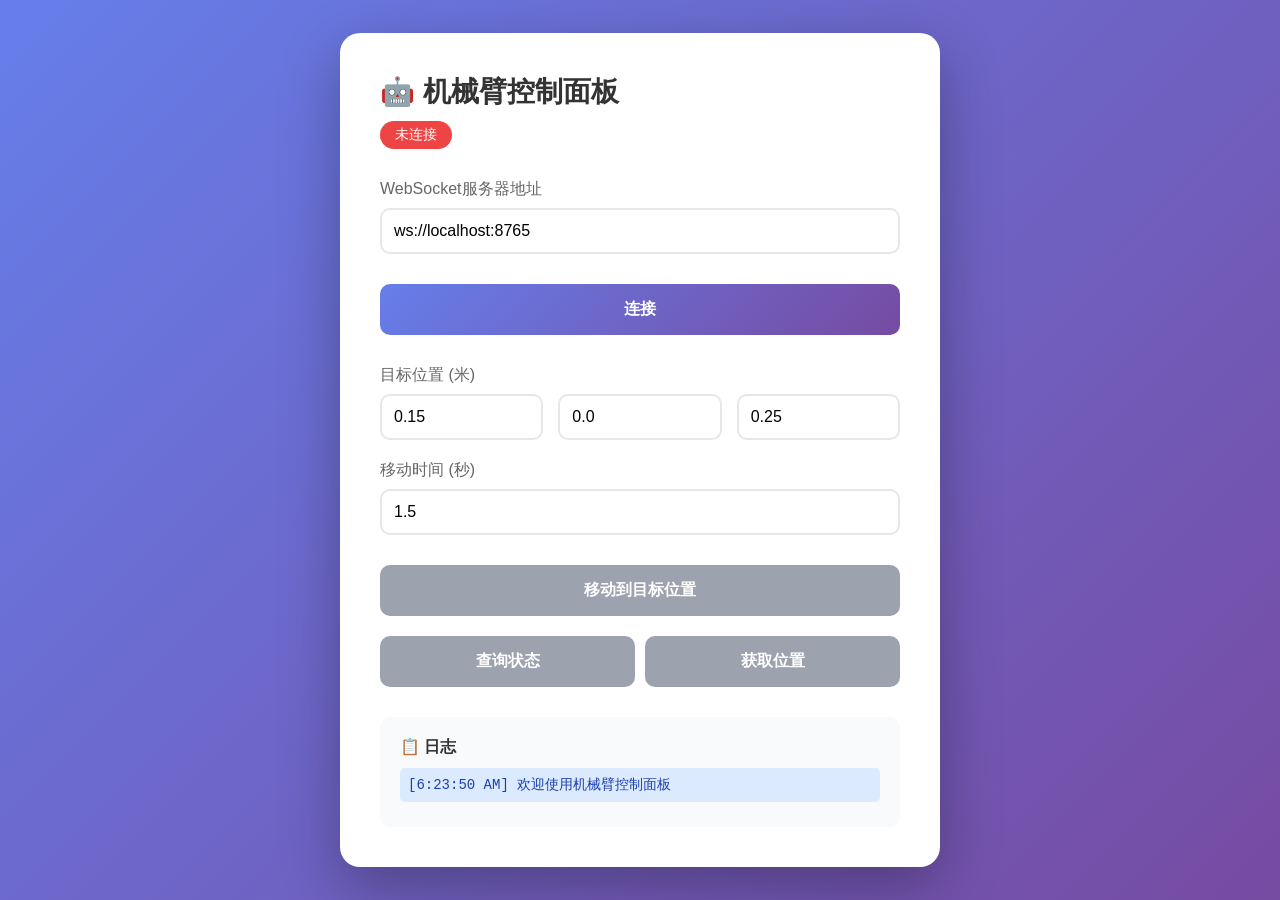
==== web_client.html @ 2b7bea4b "Initialize repository without VR components" ====
<!DOCTYPE html>
<html lang="zh-CN">
<head>
    <meta charset="UTF-8">
    <meta name="viewport" content="width=device-width, initial-scale=1.0">
    <title>机械臂WebSocket控制面板</title>
    <style>
        * {
            margin: 0;
            padding: 0;
            box-sizing: border-box;
        }
        
        body {
            font-family: 'Segoe UI', Tahoma, Geneva, Verdana, sans-serif;
            background: linear-gradient(135deg, #667eea 0%, #764ba2 100%);
            min-height: 100vh;
            display: flex;
            justify-content: center;
            align-items: center;
            padding: 20px;
        }
        
        .container {
            background: white;
            border-radius: 20px;
            box-shadow: 0 20px 60px rgba(0,0,0,0.3);
            padding: 40px;
            max-width: 600px;
            width: 100%;
        }
        
        h1 {
            color: #333;
            margin-bottom: 10px;
            font-size: 28px;
        }
        
        .status {
            display: inline-block;
            padding: 5px 15px;
            border-radius: 20px;
            font-size: 14px;
            margin-bottom: 30px;
        }
        
        .status.connected {
            background: #10b981;
            color: white;
        }
        
        .status.disconnected {
            background: #ef4444;
            color: white;
        }
        
        .input-group {
            margin-bottom: 20px;
        }
        
        label {
            display: block;
            color: #666;
            margin-bottom: 8px;
            font-weight: 500;
        }
        
        input[type="number"], input[type="text"] {
            width: 100%;
            padding: 12px;
            border: 2px solid #e5e7eb;
            border-radius: 10px;
            font-size: 16px;
            transition: border-color 0.3s;
        }
        
        input[type="number"]:focus, input[type="text"]:focus {
            outline: none;
            border-color: #667eea;
        }
        
        .position-inputs {
            display: grid;
            grid-template-columns: repeat(3, 1fr);
            gap: 15px;
        }
        
        button {
            width: 100%;
            padding: 15px;
            background: linear-gradient(135deg, #667eea 0%, #764ba2 100%);
            color: white;
            border: none;
            border-radius: 10px;
            font-size: 16px;
            font-weight: 600;
            cursor: pointer;
            transition: transform 0.2s, box-shadow 0.2s;
            margin-top: 10px;
        }
        
        button:hover {
            transform: translateY(-2px);
            box-shadow: 0 10px 20px rgba(102, 126, 234, 0.4);
        }
        
        button:active {
            transform: translateY(0);
        }
        
        button:disabled {
            background: #9ca3af;
            cursor: not-allowed;
            transform: none;
        }
        
        .button-group {
            display: grid;
            grid-template-columns: repeat(2, 1fr);
            gap: 10px;
            margin-top: 20px;
        }
        
        .button-group button {
            margin-top: 0;
        }
        
        .log {
            margin-top: 30px;
            padding: 20px;
            background: #f9fafb;
            border-radius: 10px;
            max-height: 300px;
            overflow-y: auto;
        }
        
        .log-title {
            font-weight: 600;
            color: #333;
            margin-bottom: 10px;
        }
        
        .log-entry {
            padding: 8px;
            margin-bottom: 5px;
            border-radius: 5px;
            font-size: 14px;
            font-family: 'Courier New', monospace;
        }
        
        .log-entry.success {
            background: #d1fae5;
            color: #065f46;
        }
        
        .log-entry.error {
            background: #fee2e2;
            color: #991b1b;
        }
        
        .log-entry.info {
            background: #dbeafe;
            color: #1e40af;
        }
        
        .current-position {
            background: #f3f4f6;
            padding: 15px;
            border-radius: 10px;
            margin-top: 20px;
        }
        
        .current-position h3 {
            color: #333;
            margin-bottom: 10px;
            font-size: 16px;
        }
        
        .position-display {
            display: grid;
            grid-template-columns: repeat(3, 1fr);
            gap: 10px;
        }
        
        .position-value {
            background: white;
            padding: 10px;
            border-radius: 5px;
            text-align: center;
        }
        
        .position-value .label {
            font-size: 12px;
            color: #666;
            margin-bottom: 5px;
        }
        
        .position-value .value {
            font-size: 18px;
            font-weight: 600;
            color: #667eea;
        }

        /* Virtual Control Styles */
        .virtual-control {
            margin-top: 30px;
            background: #fdfdfd;
            border-radius: 10px;
            padding: 20px;
            border: 1px solid #e5e7eb;
        }

        .virtual-control h3 {
            color: #333;
            margin-bottom: 15px;
            font-size: 18px;
            display: flex;
            justify-content: space-between;
            align-items: center;
        }

        .joint-slider-group {
            margin-bottom: 15px;
        }

        .joint-slider-group label {
            display: flex;
            justify-content: space-between;
            margin-bottom: 5px;
            font-size: 14px;
        }

        .joint-slider-group input[type="range"] {
            width: 100%;
            -webkit-appearance: none;
            background: #e5e7eb;
            height: 6px;
            border-radius: 3px;
            outline: none;
        }

        .joint-slider-group input[type="range"]::-webkit-slider-thumb {
            -webkit-appearance: none;
            appearance: none;
            width: 18px;
            height: 18px;
            border-radius: 50%;
            background: #667eea;
            cursor: pointer;
            transition: transform 0.1s;
        }

        .joint-slider-group input[type="range"]::-webkit-slider-thumb:hover {
            transform: scale(1.2);
        }

        .record-btn {
            background: linear-gradient(135deg, #10b981 0%, #059669 100%);
            margin-top: 15px;
        }
        
        .recorded-frames {
            margin-top: 15px;
            max-height: 150px;
            overflow-y: auto;
            background: #f9fafb;
            padding: 10px;
            border-radius: 5px;
            font-family: 'Courier New', monospace;
            font-size: 13px;
            border: 1px dashed #cbd5e1;
        }
    </style>
</head>
<body>
    <div class="container">
        <h1>🤖 机械臂控制面板</h1>
        <span class="status disconnected" id="status">未连接</span>
        
        <div class="input-group">
            <label>WebSocket服务器地址</label>
            <input type="text" id="serverUrl" value="ws://localhost:8765" placeholder="ws://localhost:8765">
        </div>
        
        <button onclick="connect()" id="connectBtn">连接</button>
        
        <div class="input-group" style="margin-top: 30px;">
            <label>目标位置 (米)</label>
            <div class="position-inputs">
                <div>
                    <input type="number" id="targetX" value="0.15" step="0.01" placeholder="X">
                </div>
                <div>
                    <input type="number" id="targetY" value="0.0" step="0.01" placeholder="Y">
                </div>
                <div>
                    <input type="number" id="targetZ" value="0.25" step="0.01" placeholder="Z">
                </div>
            </div>
        </div>
        
        <div class="input-group">
            <label>移动时间 (秒)</label>
            <input type="number" id="duration" value="1.5" step="0.1" min="0.1" max="10">
        </div>
        
        <button onclick="moveToPosition()" id="moveBtn" disabled>移动到目标位置</button>
        
        <div class="button-group">
            <button onclick="getStatus()" id="statusBtn" disabled>查询状态</button>
            <button onclick="getPosition()" id="posBtn" disabled>获取位置</button>
        </div>
        
        <div class="current-position" id="currentPosition" style="display: none;">
            <h3>当前位置</h3>
            <div class="position-display">
                <div class="position-value">
                    <div class="label">X</div>
                    <div class="value" id="currentX">-</div>
                </div>
                <div class="position-value">
                    <div class="label">Y</div>
                    <div class="value" id="currentY">-</div>
                </div>
                <div class="position-value">
                    <div class="label">Z</div>
                    <div class="value" id="currentZ">-</div>
                </div>
            </div>
        </div>

        <div class="virtual-control" id="virtualControl" style="display: none;">
            <h3>
                🎛️ 虚拟示教器 (直接关节控制)
                <button onclick="recordFrame()" class="record-btn" style="width: auto; padding: 5px 15px; margin: 0; font-size: 14px;">⏺ 记录当前帧</button>
            </h3>
            
            <div class="joint-slider-group">
                <label><span>底座旋转 (Joint 1)</span> <span id="val_j1">0.00°</span></label>
                <input type="range" id="slider_j1" min="-135" max="135" value="0" step="1" oninput="updateJoint(1, this.value)">
            </div>
            <div class="joint-slider-group">
                <label><span>肩部俯仰 (Joint 2)</span> <span id="val_j2">0.00°</span></label>
                <input type="range" id="slider_j2" min="-135" max="135" value="0" step="1" oninput="updateJoint(2, this.value)">
            </div>
            <div class="joint-slider-group">
                <label><span>肘部俯仰 (Joint 3)</span> <span id="val_j3">0.00°</span></label>
                <input type="range" id="slider_j3" min="-135" max="135" value="0" step="1" oninput="updateJoint(3, this.value)">
            </div>
            <div class="joint-slider-group">
                <label><span>腕部俯仰 (Joint 4)</span> <span id="val_j4">0.00°</span></label>
                <input type="range" id="slider_j4" min="-135" max="135" value="0" step="1" oninput="updateJoint(4, this.value)">
            </div>
            <div class="joint-slider-group">
                <label><span>夹爪/末端旋转 (Joint 5)</span> <span id="val_j5">0.00°</span></label>
                <input type="range" id="slider_j5" min="-135" max="135" value="0" step="1" oninput="updateJoint(5, this.value)">
            </div>
            
            <div>
                <label>记录的帧序列 (供 OpenClaw 使用)</label>
                <div class="recorded-frames" id="recordedFrames">暂无记录数据...</div>
                <button onclick="clearFrames()" style="background: #ef4444; padding: 5px; font-size: 12px; margin-top: 5px;">清空记录</button>
            </div>
        </div>
        
        
        <div class="log">
            <div class="log-title">📋 日志</div>
            <div id="logContent"></div>
        </div>
    </div>
    
    <script>
        let ws = null;
        
        function log(message, type = 'info') {
            const logContent = document.getElementById('logContent');
            const entry = document.createElement('div');
            entry.className = `log-entry ${type}`;
            const timestamp = new Date().toLocaleTimeString();
            entry.textContent = `[${timestamp}] ${message}`;
            logContent.insertBefore(entry, logContent.firstChild);
            
            // 限制日志条数
            while (logContent.children.length > 50) {
                logContent.removeChild(logContent.lastChild);
            }
        }
        
        function updateStatus(connected) {
            const statusEl = document.getElementById('status');
            const connectBtn = document.getElementById('connectBtn');
            const moveBtn = document.getElementById('moveBtn');
            const statusBtn = document.getElementById('statusBtn');
            const posBtn = document.getElementById('posBtn');
            
            if (connected) {
                statusEl.textContent = '已连接';
                statusEl.className = 'status connected';
                connectBtn.textContent = '断开连接';
                moveBtn.disabled = false;
                statusBtn.disabled = false;
                posBtn.disabled = false;
            } else {
                statusEl.textContent = '未连接';
                statusEl.className = 'status disconnected';
                connectBtn.textContent = '连接';
                moveBtn.disabled = true;
                statusBtn.disabled = true;
                posBtn.disabled = true;
            }
        }
        
        function connect() {
            if (ws && ws.readyState === WebSocket.OPEN) {
                ws.close();
                return;
            }
            
            const serverUrl = document.getElementById('serverUrl').value;
            log(`正在连接到 ${serverUrl}...`, 'info');
            
            ws = new WebSocket(serverUrl);
            
            ws.onopen = () => {
                log('✓ 连接成功', 'success');
                updateStatus(true);
            };
            
            ws.onclose = () => {
                log('✗ 连接断开', 'error');
                updateStatus(false);
            };
            
            ws.onerror = (error) => {
                log('✗ 连接错误', 'error');
                updateStatus(false);
            };
            
            ws.onmessage = (event) => {
                try {
                    const data = JSON.parse(event.data);
                    handleResponse(data);
                } catch (e) {
                    log('✗ 解析响应失败', 'error');
                }
            };
        }
        
        function handleResponse(data) {
            if (data.status === 'success') {
                log(`✓ ${data.message}`, 'success');
                if (data.error_mm !== undefined) {
                    log(`  误差: ${data.error_mm.toFixed(2)} mm`, 'info');
                }
                if (data.achieved) {
                    updateCurrentPosition(data.achieved);
                }
            } else if (data.status === 'error') {
                log(`✗ ${data.message}`, 'error');
            } else if (data.status === 'ok') {
                if (data.current_position) {
                    updateCurrentPosition([
                        data.current_position.x,
                        data.current_position.y,
                        data.current_position.z
                    ]);
                    log('✓ 状态查询成功', 'success');
                    if (data.statistics) {
                        log(`  总命令: ${data.statistics.total_commands}, 成功: ${data.statistics.successful_moves}, 失败: ${data.statistics.failed_moves}`, 'info');
                    }
                } else if (data.position) {
                    updateCurrentPosition([
                        data.position.x,
                        data.position.y,
                        data.position.z
                    ]);
                    log('✓ 位置查询成功', 'success');
                }
            }
        }
        
        function updateCurrentPosition(position) {
            document.getElementById('currentPosition').style.display = 'block';
            document.getElementById('currentX').textContent = position[0].toFixed(3);
            document.getElementById('currentY').textContent = position[1].toFixed(3);
            document.getElementById('currentZ').textContent = position[2].toFixed(3);
        }
        
        function moveToPosition() {
            if (!ws || ws.readyState !== WebSocket.OPEN) {
                log('✗ 未连接到服务器', 'error');
                return;
            }
            
            const x = parseFloat(document.getElementById('targetX').value);
            const y = parseFloat(document.getElementById('targetY').value);
            const z = parseFloat(document.getElementById('targetZ').value);
            const duration = parseFloat(document.getElementById('duration').value);
            
            const command = {
                command: 'move',
                x: x,
                y: y,
                z: z,
                duration: duration
            };
            
            log(`→ 发送移动指令: [${x}, ${y}, ${z}]`, 'info');
            ws.send(JSON.stringify(command));
        }
        
        function getStatus() {
            if (!ws || ws.readyState !== WebSocket.OPEN) {
                log('✗ 未连接到服务器', 'error');
                return;
            }
            
            const command = { command: 'get_status' };
            log('→ 查询状态', 'info');
            ws.send(JSON.stringify(command));
        }
        
        function getPosition() {
            if (!ws || ws.readyState !== WebSocket.OPEN) {
                log('✗ 未连接到服务器', 'error');
                return;
            }
            
            const command = { command: 'get_position' };
            log('→ 查询位置', 'info');
            ws.send(JSON.stringify(command));
        }
        
        // Virtual UI Controls
        let recordedData = [];
        let currentAnglesRad = { joint_1: 0, joint_2: 0, joint_3: 0, joint_4: 0, joint_5: 0 };
        // Throttle websocket sends for smooth slider tracking
        let lastSendTime = 0;
        
        function updateJoint(jointNum, degreesObjValue) {
            const degrees = parseFloat(degreesObjValue);
            document.getElementById(`val_j${jointNum}`).textContent = degrees.toFixed(2) + '°';
            
            // Convert to radians for the backend
            const radians = degrees * (Math.PI / 180);
            currentAnglesRad[`joint_${jointNum}`] = radians;
            
            const now = Date.now();
            if (now - lastSendTime > 50) { // Send max 20 times per second
                sendJointsCommand();
                lastSendTime = now;
            }
        }
        
        function sendJointsCommand() {
            if (!ws || ws.readyState !== WebSocket.OPEN) return;
            const command = {
                command: 'set_joints',
                angles: currentAnglesRad,
                duration: 0.1 // Short duration for real-time slider follow
            };
            ws.send(JSON.stringify(command));
        }
        
        function recordFrame() {
            // Get current XYZ from UI
            const x = document.getElementById('currentX').textContent;
            const y = document.getElementById('currentY').textContent;
            const z = document.getElementById('currentZ').textContent;
            
            const frame = {
                xyz: [Number(x), Number(y), Number(z)],
                angles: {
                    j1: Number((currentAnglesRad.joint_1).toFixed(4)),
                    j2: Number((currentAnglesRad.joint_2).toFixed(4)),
                    j3: Number((currentAnglesRad.joint_3).toFixed(4)),
                    j4: Number((currentAnglesRad.joint_4).toFixed(4)),
                    j5: Number((currentAnglesRad.joint_5).toFixed(4))
                }
            };
            
            recordedData.push(frame);
            log(`已记录帧 #${recordedData.length}: XYZ[${x}, ${y}, ${z}]`, 'success');
            renderRecordedFrames();
        }
        
        function renderRecordedFrames() {
            const container = document.getElementById('recordedFrames');
            if (recordedData.length === 0) {
                container.textContent = '暂无记录数据...';
                return;
            }
            container.innerHTML = `<pre>${JSON.stringify(recordedData, null, 2)}</pre>`;
            container.scrollTop = container.scrollHeight;
        }
        
        function clearFrames() {
            recordedData = [];
            renderRecordedFrames();
            log('已清空所有记录帧', 'info');
        }
        
        // Ensure UI enables virtual blocks on connection
        const originalUpdateStatus = updateStatus;
        updateStatus = function(connected) {
            originalUpdateStatus(connected);
            document.getElementById('virtualControl').style.display = connected ? 'block' : 'none';
        }
        
        // 快捷键支持
        document.addEventListener('keydown', (e) => {
            if (e.key === 'Enter' && !e.shiftKey) {
                if (ws && ws.readyState === WebSocket.OPEN) {
                    moveToPosition();
                }
            }
        });
        
        log('欢迎使用机械臂控制面板', 'info');
    </script>
</body>
</html>
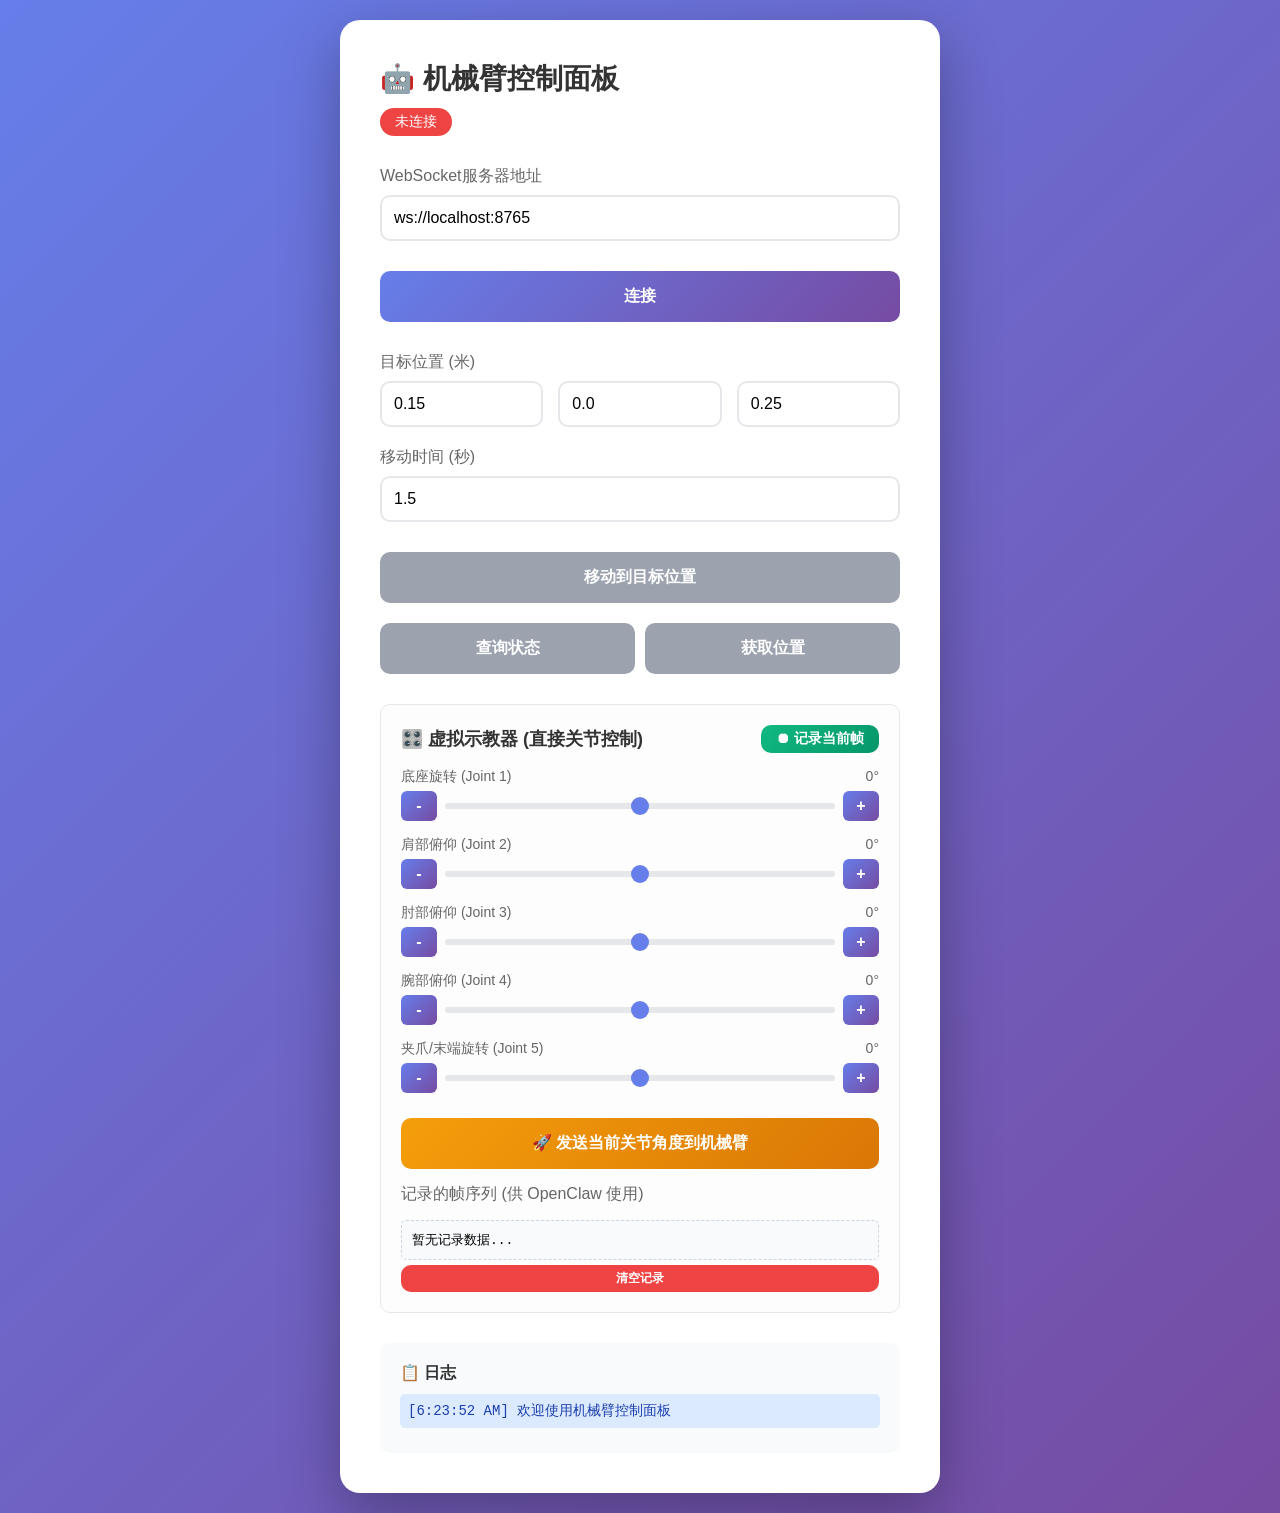
==== commit 27181caf: "refactor: decouple serial port lifecycle and improve web client joint controls - WebSocket server no" ====
--- a/web_client.html
+++ b/web_client.html
@@ -270,6 +270,32 @@
             font-size: 13px;
             border: 1px dashed #cbd5e1;
         }
+
+        .joint-row {
+            display: flex;
+            align-items: center;
+            gap: 8px;
+        }
+
+        .joint-row input[type="range"] {
+            flex: 1;
+        }
+
+        .step-btn {
+            width: 36px !important;
+            min-width: 36px;
+            padding: 6px 0 !important;
+            margin: 0 !important;
+            font-size: 16px !important;
+            font-weight: bold;
+            border-radius: 6px !important;
+            text-align: center;
+        }
+
+        .send-btn {
+            background: linear-gradient(135deg, #f59e0b 0%, #d97706 100%);
+            margin-top: 10px;
+        }
     </style>
 </head>
 <body>
@@ -329,34 +355,56 @@
             </div>
         </div>
 
-        <div class="virtual-control" id="virtualControl" style="display: none;">
+        <div class="virtual-control" id="virtualControl">
             <h3>
                 🎛️ 虚拟示教器 (直接关节控制)
                 <button onclick="recordFrame()" class="record-btn" style="width: auto; padding: 5px 15px; margin: 0; font-size: 14px;">⏺ 记录当前帧</button>
             </h3>
             
             <div class="joint-slider-group">
-                <label><span>底座旋转 (Joint 1)</span> <span id="val_j1">0.00°</span></label>
-                <input type="range" id="slider_j1" min="-135" max="135" value="0" step="1" oninput="updateJoint(1, this.value)">
+                <label><span>底座旋转 (Joint 1)</span> <span id="val_j1">0°</span></label>
+                <div class="joint-row">
+                    <button class="step-btn" onclick="stepJoint(1, -5)">-</button>
+                    <input type="range" id="slider_j1" min="-135" max="135" value="0" step="5" onchange="onSliderRelease(1, this.value)" oninput="previewJoint(1, this.value)">
+                    <button class="step-btn" onclick="stepJoint(1, 5)">+</button>
+                </div>
             </div>
             <div class="joint-slider-group">
-                <label><span>肩部俯仰 (Joint 2)</span> <span id="val_j2">0.00°</span></label>
-                <input type="range" id="slider_j2" min="-135" max="135" value="0" step="1" oninput="updateJoint(2, this.value)">
+                <label><span>肩部俯仰 (Joint 2)</span> <span id="val_j2">0°</span></label>
+                <div class="joint-row">
+                    <button class="step-btn" onclick="stepJoint(2, -5)">-</button>
+                    <input type="range" id="slider_j2" min="-135" max="135" value="0" step="5" onchange="onSliderRelease(2, this.value)" oninput="previewJoint(2, this.value)">
+                    <button class="step-btn" onclick="stepJoint(2, 5)">+</button>
+                </div>
             </div>
             <div class="joint-slider-group">
-                <label><span>肘部俯仰 (Joint 3)</span> <span id="val_j3">0.00°</span></label>
-                <input type="range" id="slider_j3" min="-135" max="135" value="0" step="1" oninput="updateJoint(3, this.value)">
+                <label><span>肘部俯仰 (Joint 3)</span> <span id="val_j3">0°</span></label>
+                <div class="joint-row">
+                    <button class="step-btn" onclick="stepJoint(3, -5)">-</button>
+                    <input type="range" id="slider_j3" min="-135" max="135" value="0" step="5" onchange="onSliderRelease(3, this.value)" oninput="previewJoint(3, this.value)">
+                    <button class="step-btn" onclick="stepJoint(3, 5)">+</button>
+                </div>
             </div>
             <div class="joint-slider-group">
-                <label><span>腕部俯仰 (Joint 4)</span> <span id="val_j4">0.00°</span></label>
-                <input type="range" id="slider_j4" min="-135" max="135" value="0" step="1" oninput="updateJoint(4, this.value)">
+                <label><span>腕部俯仰 (Joint 4)</span> <span id="val_j4">0°</span></label>
+                <div class="joint-row">
+                    <button class="step-btn" onclick="stepJoint(4, -5)">-</button>
+                    <input type="range" id="slider_j4" min="-135" max="135" value="0" step="5" onchange="onSliderRelease(4, this.value)" oninput="previewJoint(4, this.value)">
+                    <button class="step-btn" onclick="stepJoint(4, 5)">+</button>
+                </div>
             </div>
             <div class="joint-slider-group">
-                <label><span>夹爪/末端旋转 (Joint 5)</span> <span id="val_j5">0.00°</span></label>
-                <input type="range" id="slider_j5" min="-135" max="135" value="0" step="1" oninput="updateJoint(5, this.value)">
-            </div>
-            
-            <div>
+                <label><span>夹爪/末端旋转 (Joint 5)</span> <span id="val_j5">0°</span></label>
+                <div class="joint-row">
+                    <button class="step-btn" onclick="stepJoint(5, -5)">-</button>
+                    <input type="range" id="slider_j5" min="-135" max="135" value="0" step="5" onchange="onSliderRelease(5, this.value)" oninput="previewJoint(5, this.value)">
+                    <button class="step-btn" onclick="stepJoint(5, 5)">+</button>
+                </div>
+            </div>
+
+            <button onclick="sendJointsCommand()" class="send-btn" id="sendJointsBtn">🚀 发送当前关节角度到机械臂</button>
+            
+            <div style="margin-top: 15px;">
                 <label>记录的帧序列 (供 OpenClaw 使用)</label>
                 <div class="recorded-frames" id="recordedFrames">暂无记录数据...</div>
                 <button onclick="clearFrames()" style="background: #ef4444; padding: 5px; font-size: 12px; margin-top: 5px;">清空记录</button>
@@ -535,31 +583,41 @@
         // Virtual UI Controls
         let recordedData = [];
         let currentAnglesRad = { joint_1: 0, joint_2: 0, joint_3: 0, joint_4: 0, joint_5: 0 };
-        // Throttle websocket sends for smooth slider tracking
-        let lastSendTime = 0;
-        
-        function updateJoint(jointNum, degreesObjValue) {
-            const degrees = parseFloat(degreesObjValue);
-            document.getElementById(`val_j${jointNum}`).textContent = degrees.toFixed(2) + '°';
-            
-            // Convert to radians for the backend
-            const radians = degrees * (Math.PI / 180);
-            currentAnglesRad[`joint_${jointNum}`] = radians;
-            
-            const now = Date.now();
-            if (now - lastSendTime > 50) { // Send max 20 times per second
-                sendJointsCommand();
-                lastSendTime = now;
-            }
+        
+        // Preview only updates the label text (no command sent)
+        function previewJoint(jointNum, degreesValue) {
+            const degrees = parseFloat(degreesValue);
+            document.getElementById(`val_j${jointNum}`).textContent = degrees + '°';
+            currentAnglesRad[`joint_${jointNum}`] = degrees * (Math.PI / 180);
+        }
+        
+        // Fires when user RELEASES the slider
+        function onSliderRelease(jointNum, degreesValue) {
+            previewJoint(jointNum, degreesValue);
+            sendJointsCommand();
+        }
+        
+        // Step buttons for fine ±5° adjustments
+        function stepJoint(jointNum, delta) {
+            const slider = document.getElementById(`slider_j${jointNum}`);
+            let newVal = parseInt(slider.value) + delta;
+            newVal = Math.max(-135, Math.min(135, newVal));
+            slider.value = newVal;
+            previewJoint(jointNum, newVal);
+            sendJointsCommand();
         }
         
         function sendJointsCommand() {
-            if (!ws || ws.readyState !== WebSocket.OPEN) return;
+            if (!ws || ws.readyState !== WebSocket.OPEN) {
+                log('✗ 未连接到服务器，无法发送关节指令', 'error');
+                return;
+            }
             const command = {
                 command: 'set_joints',
                 angles: currentAnglesRad,
-                duration: 0.1 // Short duration for real-time slider follow
+                duration: 0.5 // 500ms - give the servo enough time to move
             };
+            log(`→ 发送关节角度: J1=${(currentAnglesRad.joint_1*180/Math.PI).toFixed(0)}° J2=${(currentAnglesRad.joint_2*180/Math.PI).toFixed(0)}° J3=${(currentAnglesRad.joint_3*180/Math.PI).toFixed(0)}° J4=${(currentAnglesRad.joint_4*180/Math.PI).toFixed(0)}° J5=${(currentAnglesRad.joint_5*180/Math.PI).toFixed(0)}°`, 'info');
             ws.send(JSON.stringify(command));
         }
         
@@ -601,12 +659,7 @@
             log('已清空所有记录帧', 'info');
         }
         
-        // Ensure UI enables virtual blocks on connection
-        const originalUpdateStatus = updateStatus;
-        updateStatus = function(connected) {
-            originalUpdateStatus(connected);
-            document.getElementById('virtualControl').style.display = connected ? 'block' : 'none';
-        }
+        // (virtualControl is now always visible)
         
         // 快捷键支持
         document.addEventListener('keydown', (e) => {
